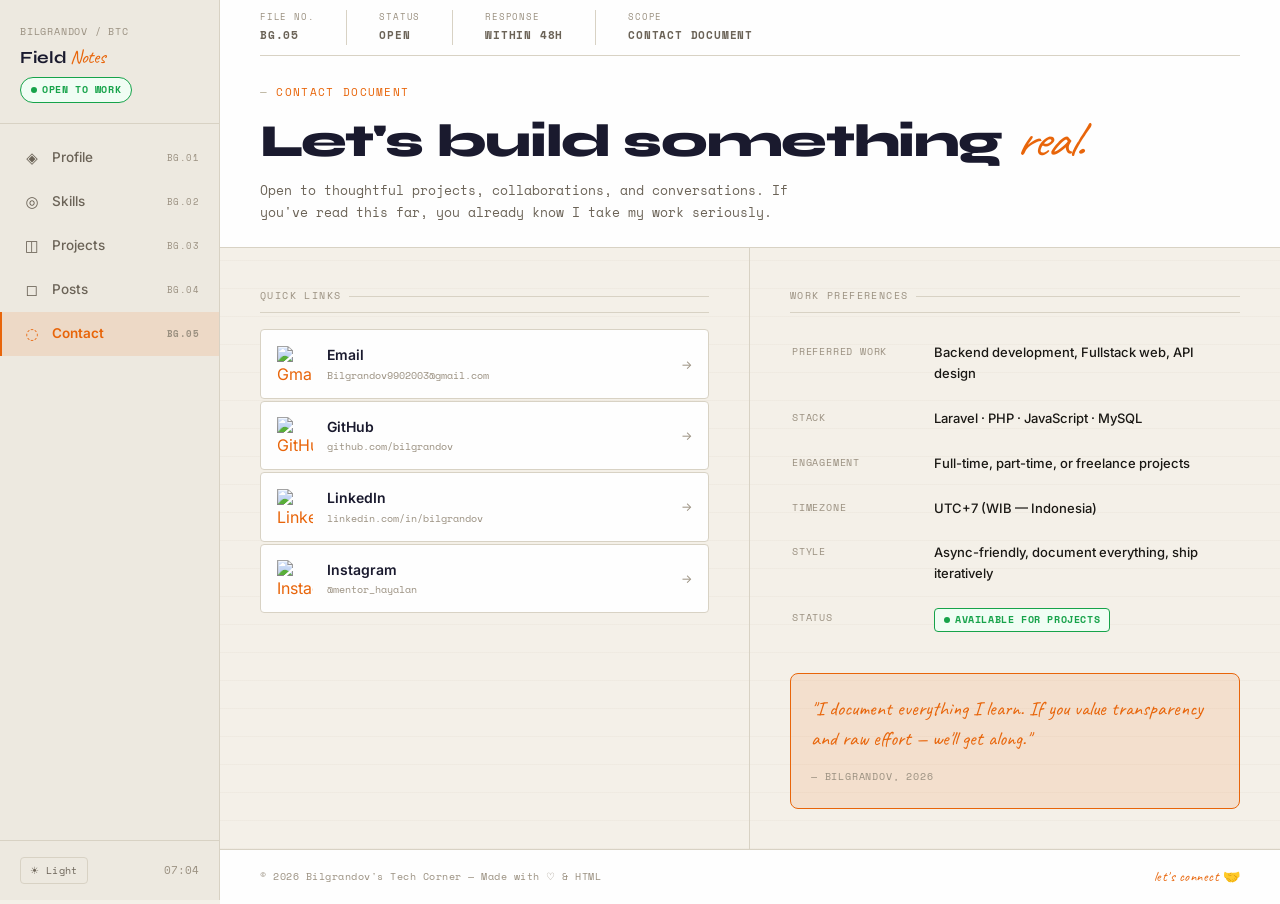
==== contact.html @ e1f29dbd "feat: Field Notes redesign — full portfolio overhaul - New 'Engineer Field Notes' design system (cre" ====
<!DOCTYPE html>
<!--
  ~ contact.html
  ~ Contact document — Engineer's Field Notes
  -->
<html lang="en" data-theme="default">

<head>
  <meta charset="UTF-8">
  <meta name="viewport" content="width=device-width, initial-scale=1.0">
  <meta name="description" content="Get in touch with Bilgrandov — Software Engineer open to work. Find links to GitHub, LinkedIn, Instagram, and email contact.">
  <meta property="og:title" content="Bilgrandov — Contact">
  <meta property="og:description" content="Open to thoughtful projects. Backend, Fullstack, and everything in between.">
  <meta property="og:image" content="https://bilgrandov.github.io/myPortfolio/assets/profile.jpg">
  <meta property="og:url" content="https://bilgrandov.github.io/myPortfolio/contact.html">
  <meta property="og:type" content="website">
  <meta name="theme-color" content="#e8650a">
  <title>Bilgrandov — Contact</title>
  <link rel="icon" href="assets/icon.webp" type="image/webp">
  <link rel="preconnect" href="https://fonts.googleapis.com">
  <link rel="preconnect" href="https://fonts.gstatic.com" crossorigin>
  <link rel="stylesheet" href="https://fonts.googleapis.com/css2?family=Syne:wght@400;600;700;800&family=Inter:wght@400;500;600&family=Caveat:wght@400;700&family=Space+Mono:wght@400;700&display=swap">
  <link rel="stylesheet" href="style.css">
</head>

<body>
  <div class="nav-overlay" id="nav-overlay"></div>
  <button class="nav-hamburger" id="nav-hamburger" aria-label="Open navigation">☰</button>

  <nav class="side-nav" id="side-nav" aria-label="Main navigation">
    <div class="nav-brand">
      <div class="nav-brand-id">BILGRANDOV / BTC</div>
      <div class="nav-brand-name">Field <span>Notes</span></div>
      <div class="nav-open-badge">Open to Work</div>
    </div>
    <div class="nav-links">
      <a href="index.html" class="nav-link">
        <span class="nav-link-icon">◈</span>
        <span class="nav-link-label">Profile</span>
        <span class="nav-link-no">BG.01</span>
      </a>
      <a href="skills.html" class="nav-link">
        <span class="nav-link-icon">◎</span>
        <span class="nav-link-label">Skills</span>
        <span class="nav-link-no">BG.02</span>
      </a>
      <a href="projects.html" class="nav-link">
        <span class="nav-link-icon">◫</span>
        <span class="nav-link-label">Projects</span>
        <span class="nav-link-no">BG.03</span>
      </a>
      <a href="posts.html" class="nav-link">
        <span class="nav-link-icon">◻</span>
        <span class="nav-link-label">Posts</span>
        <span class="nav-link-no">BG.04</span>
      </a>
      <a href="contact.html" class="nav-link active">
        <span class="nav-link-icon">◌</span>
        <span class="nav-link-label">Contact</span>
        <span class="nav-link-no">BG.05</span>
      </a>
    </div>
    <div class="nav-footer">
      <button class="theme-toggle" id="theme-switcher" title="Toggle dark mode">☀ Light</button>
      <div class="nav-clock" id="taskbar-clock">--:--</div>
    </div>
  </nav>

  <div class="main-content">
    <div class="page-scroll">

      <header class="doc-header">
        <div class="doc-header-meta">
          <div class="doc-meta-item">
            <span class="doc-meta-label">File No.</span>
            <span class="doc-meta-value">BG.05</span>
          </div>
          <div class="doc-meta-item">
            <span class="doc-meta-label">Status</span>
            <span class="doc-meta-value">Open</span>
          </div>
          <div class="doc-meta-item">
            <span class="doc-meta-label">Response</span>
            <span class="doc-meta-value">Within 48h</span>
          </div>
          <div class="doc-meta-item">
            <span class="doc-meta-label">Scope</span>
            <span class="doc-meta-value">Contact Document</span>
          </div>
        </div>
        <div class="doc-header-title">
          <div class="doc-eyebrow">Contact Document</div>
          <h1 class="doc-heading">Let's build something <em>real.</em></h1>
          <p class="doc-desc">Open to thoughtful projects, collaborations, and conversations.
            If you've read this far, you already know I take my work seriously.</p>
        </div>
      </header>

      <main>
        <div class="contact-layout">

          <!-- Left: Quick Links -->
          <div class="contact-col">
            <div class="section-label">Quick Links</div>
            <div class="contact-links">

              <a href="mailto:Bilgrandov9902003@gmail.com"
                 target="_blank"
                 class="contact-link-item"
                 id="contact-gmail">
                <img src="assets/icons/gmail.svg" alt="Gmail" class="contact-link-icon" width="36" height="36">
                <div>
                  <div class="contact-link-label">Email</div>
                  <div class="contact-link-sub">Bilgrandov9902003@gmail.com</div>
                </div>
                <span class="contact-arrow">→</span>
              </a>

              <a href="https://github.com/bilgrandov"
                 target="_blank" rel="noopener"
                 class="contact-link-item"
                 id="contact-github">
                <img src="assets/icons/github.svg" alt="GitHub" class="contact-link-icon" width="36" height="36">
                <div>
                  <div class="contact-link-label">GitHub</div>
                  <div class="contact-link-sub">github.com/bilgrandov</div>
                </div>
                <span class="contact-arrow">→</span>
              </a>

              <a href="https://www.linkedin.com/in/bilgrandov/"
                 target="_blank" rel="noopener"
                 class="contact-link-item"
                 id="contact-linkedin">
                <img src="assets/icons/linkedin.svg" alt="LinkedIn" class="contact-link-icon" width="36" height="36">
                <div>
                  <div class="contact-link-label">LinkedIn</div>
                  <div class="contact-link-sub">linkedin.com/in/bilgrandov</div>
                </div>
                <span class="contact-arrow">→</span>
              </a>

              <a href="https://www.instagram.com/mentor_hayalan/"
                 target="_blank" rel="noopener"
                 class="contact-link-item"
                 id="contact-instagram">
                <img src="assets/icons/instagram.svg" alt="Instagram" class="contact-link-icon" width="36" height="36">
                <div>
                  <div class="contact-link-label">Instagram</div>
                  <div class="contact-link-sub">@mentor_hayalan</div>
                </div>
                <span class="contact-arrow">→</span>
              </a>

            </div>
          </div>

          <!-- Right: Preferences -->
          <div class="contact-col">
            <div class="section-label">Work Preferences</div>
            <table class="contact-pref-table">
              <tbody>
                <tr>
                  <td>Preferred Work</td>
                  <td>Backend development, Fullstack web, API design</td>
                </tr>
                <tr>
                  <td>Stack</td>
                  <td>Laravel · PHP · JavaScript · MySQL</td>
                </tr>
                <tr>
                  <td>Engagement</td>
                  <td>Full-time, part-time, or freelance projects</td>
                </tr>
                <tr>
                  <td>Timezone</td>
                  <td>UTC+7 (WIB — Indonesia)</td>
                </tr>
                <tr>
                  <td>Style</td>
                  <td>Async-friendly, document everything, ship iteratively</td>
                </tr>
                <tr>
                  <td>Status</td>
                  <td>
                    <span class="badge badge-active">Available for projects</span>
                  </td>
                </tr>
              </tbody>
            </table>

            <div style="margin-top: 28px; padding: 20px; background: var(--orange-dim); border: 1px solid var(--orange); border-radius: var(--radius-md);">
              <p style="font-family: var(--font-hand); font-size: 20px; color: var(--orange); line-height: 1.5; margin-bottom: 8px;">
                "I document everything I learn. If you value transparency and raw effort — we'll get along."
              </p>
              <span style="font-family: var(--font-mono); font-size: 10px; color: var(--text-subtle); letter-spacing: 0.08em;">— BILGRANDOV, 2026</span>
            </div>
          </div>

        </div>
      </main>

      <footer class="page-footer">
        <span>© 2026 Bilgrandov's Tech Corner — Made with ♡ &amp; HTML</span>
        <span style="font-family: var(--font-hand); font-size: 14px; color: var(--orange);">let's connect 🤝</span>
      </footer>
    </div>
  </div>


  <script src="supabase.config.js"></script>
  <script src="script.js" defer></script>
</body>

</html>
---- style.css ----
/**
 * style.css
 * "Engineer's Field Notes" — Bilgrandov's Portfolio Design System
 *
 * Concept: A backend engineer's working notebook. Cream paper, ink accents,
 * monospace metadata, handwritten highlights. Professional meets personal.
 *
 * Fonts:
 *   Syne        — display, bold headings
 *   Inter       — body text, UI
 *   Caveat      — handwritten annotations / accents
 *   Space Mono  — metadata, labels, code
 */

/* =============================================
   DESIGN TOKENS
   ============================================= */
:root {
  /* Palette — Light (default) */
  --bg:            #f4f0e8;   /* notebook cream */
  --bg-alt:        #ede9e0;   /* slightly darker cream for sidebar */
  --surface:       #fefefe;
  --surface-hover: #f9f6f0;
  --border:        #d8d2c4;
  --border-strong: #b8b09a;

  /* Text */
  --text:          #1a1814;
  --text-muted:    #6b6357;
  --text-subtle:   #9a9080;

  /* Brand / Accent */
  --ink:           #1a1a2e;   /* dark navy — primary ink */
  --orange:        #e8650a;   /* engineer pen red-orange */
  --orange-light:  #fdf0e8;
  --orange-dim:    rgba(232, 101, 10, 0.12);

  /* Status colors */
  --status-active:     #16a34a;
  --status-active-bg:  #f0fdf4;
  --status-wip:        #d97706;
  --status-wip-bg:     #fffbeb;
  --status-done:       #6366f1;
  --status-done-bg:    #f5f3ff;

  /* Typography */
  --font-display: 'Syne', 'Inter', sans-serif;
  --font-body:    'Inter', system-ui, sans-serif;
  --font-hand:    'Caveat', cursive;
  --font-mono:    'Space Mono', 'Courier New', monospace;

  /* Sizing */
  --nav-width:    220px;
  --content-max:  860px;
  --radius-sm:    4px;
  --radius-md:    8px;
  --radius-lg:    12px;

  /* Shadow */
  --shadow-sm:    0 1px 3px rgba(26,24,20,0.08);
  --shadow-md:    0 4px 16px rgba(26,24,20,0.10);
  --shadow-card:  0 2px 8px rgba(26,24,20,0.07), 0 0 0 1px var(--border);
}

[data-theme="dark"] {
  --bg:            #141210;
  --bg-alt:        #1c1a17;
  --surface:       #1e1c18;
  --surface-hover: #252219;
  --border:        #333028;
  --border-strong: #4a4538;

  --text:          #f0ece3;
  --text-muted:    #9a9080;
  --text-subtle:   #6b6357;

  --ink:           #e0d8c8;
  --orange:        #f0820f;
  --orange-light:  #1e1208;
  --orange-dim:    rgba(240, 130, 15, 0.15);

  --status-active-bg:  #052e16;
  --status-wip-bg:     #1c1108;
  --status-done-bg:    #1e1b4b;

  --shadow-sm:    0 1px 3px rgba(0,0,0,0.3);
  --shadow-md:    0 4px 16px rgba(0,0,0,0.4);
  --shadow-card:  0 2px 8px rgba(0,0,0,0.3), 0 0 0 1px var(--border);
}

/* =============================================
   RESET & BASE
   ============================================= */
*, *::before, *::after {
  margin: 0;
  padding: 0;
  box-sizing: border-box;
}

html {
  scroll-behavior: smooth;
  font-size: 16px;
}

body {
  font-family: var(--font-body);
  background-color: var(--bg);
  color: var(--text);
  min-height: 100vh;
  line-height: 1.6;
  -webkit-font-smoothing: antialiased;
  /* Subtle notebook texture via CSS */
  background-image:
    repeating-linear-gradient(
      0deg,
      transparent,
      transparent 27px,
      rgba(180, 165, 140, 0.07) 27px,
      rgba(180, 165, 140, 0.07) 28px
    );
}

img { max-width: 100%; height: auto; display: block; }
a { color: var(--orange); text-decoration: none; }
a:hover { text-decoration: underline; }

/* =============================================
   LAYOUT — SIDE NAV + CONTENT
   ============================================= */
.site-wrapper {
  display: flex;
  min-height: 100vh;
}

/* =============================================
   SIDE NAVIGATION — Folder Tabs
   ============================================= */
.side-nav {
  width: var(--nav-width);
  flex-shrink: 0;
  background-color: var(--bg-alt);
  border-right: 1px solid var(--border);
  display: flex;
  flex-direction: column;
  position: fixed;
  top: 0;
  left: 0;
  height: 100vh;
  z-index: 200;
  overflow: hidden;
  transition: transform 0.3s cubic-bezier(0.4, 0, 0.2, 1);
}

.nav-brand {
  padding: 24px 20px 20px;
  border-bottom: 1px solid var(--border);
}

.nav-brand-id {
  font-family: var(--font-mono);
  font-size: 10px;
  letter-spacing: 0.08em;
  color: var(--text-subtle);
  text-transform: uppercase;
  margin-bottom: 6px;
}

.nav-brand-name {
  font-family: var(--font-display);
  font-size: 17px;
  font-weight: 700;
  color: var(--ink);
  line-height: 1.2;
  letter-spacing: -0.02em;
}

.nav-brand-name span {
  font-family: var(--font-hand);
  font-size: 19px;
  color: var(--orange);
  font-weight: 400;
}

.nav-status {
  display: none; /* replaced by .nav-open-badge */
}

.nav-status-dot {
  display: none;
}

@keyframes pulse-dot {
  0%, 100% { opacity: 1; }
  50% { opacity: 0.4; }
}

.nav-links {
  flex: 1;
  padding: 12px 0;
  overflow-y: auto;
}

.nav-link {
  display: flex;
  align-items: center;
  gap: 10px;
  padding: 10px 20px;
  font-family: var(--font-body);
  font-size: 13.5px;
  font-weight: 500;
  color: var(--text-muted);
  text-decoration: none;
  border-left: 2px solid transparent;
  transition: all 0.15s ease;
  position: relative;
}

.nav-link:hover {
  color: var(--text);
  background: var(--surface-hover);
  text-decoration: none;
  border-left-color: var(--border-strong);
}

.nav-link.active {
  color: var(--orange);
  background: var(--orange-dim);
  border-left-color: var(--orange);
  font-weight: 600;
}

.nav-link-icon {
  font-size: 15px;
  width: 20px;
  text-align: center;
  flex-shrink: 0;
}

.nav-link-label {
  flex: 1;
}

.nav-link-no {
  font-family: var(--font-mono);
  font-size: 9px;
  color: var(--text-subtle);
  letter-spacing: 0.05em;
}

.nav-footer {
  padding: 16px 20px;
  border-top: 1px solid var(--border);
  display: flex;
  align-items: center;
  justify-content: space-between;
}

.theme-toggle {
  background: none;
  border: 1px solid var(--border);
  border-radius: var(--radius-sm);
  padding: 5px 9px;
  cursor: pointer;
  font-size: 14px;
  color: var(--text-muted);
  transition: all 0.15s;
  display: flex;
  align-items: center;
  gap: 5px;
  font-family: var(--font-mono);
  font-size: 10px;
  letter-spacing: 0.04em;
}

.theme-toggle:hover {
  border-color: var(--border-strong);
  color: var(--text);
  background: var(--surface-hover);
}

.nav-clock {
  font-family: var(--font-mono);
  font-size: 11px;
  color: var(--text-subtle);
}

/* Hamburger (mobile) */
.nav-hamburger {
  display: none;
  position: fixed;
  top: 16px;
  left: 16px;
  z-index: 300;
  background: var(--surface);
  border: 1px solid var(--border);
  border-radius: var(--radius-sm);
  padding: 8px 10px;
  cursor: pointer;
  font-size: 18px;
  box-shadow: var(--shadow-sm);
  color: var(--text);
  transition: background 0.15s;
}

.nav-hamburger:hover {
  background: var(--surface-hover);
}

.nav-overlay {
  display: none;
  position: fixed;
  inset: 0;
  background: rgba(0,0,0,0.4);
  z-index: 190;
  backdrop-filter: blur(2px);
}

/* =============================================
   MAIN CONTENT AREA
   ============================================= */
.main-content {
  margin-left: var(--nav-width);
  flex: 1;
  min-height: 100vh;
  display: flex;
  flex-direction: column;
}

.page-scroll {
  flex: 1;
  padding: 0;
}

/* =============================================
   PAGE HEADER (doc-style metadata row)
   ============================================= */
.doc-header {
  background: var(--surface);
  border-bottom: 1px solid var(--border);
  padding: 0 40px;
}

.doc-header-meta {
  display: flex;
  align-items: center;
  gap: 0;
  font-family: var(--font-mono);
  font-size: 10px;
  color: var(--text-subtle);
  text-transform: uppercase;
  letter-spacing: 0.08em;
  border-bottom: 1px solid var(--border);
  padding: 10px 0;
  overflow-x: auto;
  white-space: nowrap;
}

.doc-meta-item {
  display: flex;
  flex-direction: column;
  gap: 3px;
  padding-right: 32px;
  margin-right: 32px;
  border-right: 1px solid var(--border);
  flex-shrink: 0;
}

.doc-meta-item:last-child {
  border-right: none;
}

.doc-meta-label {
  font-size: 9px;
  color: var(--text-subtle);
}

.doc-meta-value {
  font-size: 11px;
  color: var(--text-muted);
  font-weight: 700;
}

.doc-header-title {
  padding: 28px 0 24px;
}

.doc-eyebrow {
  font-family: var(--font-mono);
  font-size: 11px;
  letter-spacing: 0.12em;
  color: var(--orange);
  text-transform: uppercase;
  margin-bottom: 10px;
  display: flex;
  align-items: center;
  gap: 8px;
}

.doc-eyebrow::before {
  content: '—';
  color: var(--border-strong);
}

.doc-heading {
  font-family: var(--font-display);
  font-size: clamp(28px, 4vw, 46px);
  font-weight: 800;
  color: var(--ink);
  line-height: 1.1;
  letter-spacing: -0.03em;
}

.doc-heading em {
  font-style: italic;
  color: var(--orange);
  font-family: var(--font-hand);
  font-weight: 400;
  font-size: 1.1em;
}

.doc-desc {
  font-family: var(--font-mono);
  font-size: 13px;
  color: var(--text-muted);
  line-height: 1.7;
  margin-top: 12px;
  max-width: 580px;
}

/* =============================================
   PAGE BODY
   ============================================= */
.page-body {
  padding: 40px;
  max-width: var(--content-max);
}

/* =============================================
   SECTION LABEL
   ============================================= */
.section-label {
  font-family: var(--font-mono);
  font-size: 10px;
  letter-spacing: 0.14em;
  text-transform: uppercase;
  color: var(--text-subtle);
  margin-bottom: 16px;
  padding-bottom: 8px;
  border-bottom: 1px solid var(--border);
  display: flex;
  align-items: center;
  gap: 8px;
}

.section-label::after {
  content: '';
  flex: 1;
  height: 1px;
  background: var(--border);
}

/* =============================================
   CARDS
   ============================================= */
.card {
  background: var(--surface);
  border: 1px solid var(--border);
  border-radius: var(--radius-md);
  padding: 20px;
  transition: box-shadow 0.2s ease, border-color 0.2s ease;
}

.card:hover {
  box-shadow: var(--shadow-md);
  border-color: var(--border-strong);
}

.card-label {
  font-family: var(--font-mono);
  font-size: 9px;
  letter-spacing: 0.1em;
  color: var(--text-subtle);
  text-transform: uppercase;
  margin-bottom: 8px;
}

.card-title {
  font-family: var(--font-display);
  font-size: 18px;
  font-weight: 700;
  color: var(--ink);
  letter-spacing: -0.02em;
  margin-bottom: 8px;
}

.card-desc {
  font-size: 13px;
  color: var(--text-muted);
  line-height: 1.6;
}

/* =============================================
   STATUS BADGES
   ============================================= */
.badge {
  display: inline-flex;
  align-items: center;
  gap: 5px;
  padding: 3px 9px;
  border-radius: var(--radius-sm);
  font-family: var(--font-mono);
  font-size: 10px;
  font-weight: 700;
  letter-spacing: 0.06em;
  text-transform: uppercase;
}

.badge::before {
  content: '';
  width: 6px;
  height: 6px;
  border-radius: 50%;
  flex-shrink: 0;
}

.badge-active {
  color: var(--status-active);
  background: var(--status-active-bg);
  border: 1px solid var(--status-active);
}

.badge-active::before { background: var(--status-active); }

.badge-wip {
  color: var(--status-wip);
  background: var(--status-wip-bg);
  border: 1px solid var(--status-wip);
}

.badge-wip::before { background: var(--status-wip); }

.badge-done {
  color: var(--status-done);
  background: var(--status-done-bg);
  border: 1px solid var(--status-done);
}

.badge-done::before { background: var(--status-done); }

/* =============================================
   TAGS / CHIPS
   ============================================= */
.tag {
  display: inline-flex;
  align-items: center;
  padding: 2px 8px;
  border: 1px solid var(--border);
  border-radius: var(--radius-sm);
  font-family: var(--font-mono);
  font-size: 10px;
  color: var(--text-muted);
  background: var(--bg-alt);
  letter-spacing: 0.04em;
}

.tags-row {
  display: flex;
  flex-wrap: wrap;
  gap: 6px;
  margin-top: 10px;
}

/* =============================================
   BUTTONS
   ============================================= */
.btn {
  display: inline-flex;
  align-items: center;
  gap: 7px;
  padding: 9px 18px;
  border-radius: var(--radius-sm);
  font-family: var(--font-body);
  font-size: 13px;
  font-weight: 600;
  cursor: pointer;
  transition: all 0.15s ease;
  text-decoration: none;
  border: 1px solid transparent;
  letter-spacing: 0.01em;
}

.btn-primary {
  background: var(--ink);
  color: #fff;
  border-color: var(--ink);
}

.btn-primary:hover {
  background: var(--orange);
  border-color: var(--orange);
  color: #fff;
  text-decoration: none;
}

.btn-outline {
  background: transparent;
  color: var(--ink);
  border-color: var(--border-strong);
}

.btn-outline:hover {
  border-color: var(--ink);
  background: var(--surface-hover);
  text-decoration: none;
}

.btn-sm {
  padding: 5px 12px;
  font-size: 12px;
}

/* =============================================
   ANNOTATION — handwritten accent
   ============================================= */
.annotation {
  font-family: var(--font-hand);
  font-size: 18px;
  color: var(--orange);
  font-weight: 700;
  position: relative;
  display: inline-block;
}

/* =============================================
   HOME PAGE
   ============================================= */
.home-hero {
  display: grid;
  grid-template-columns: 1fr 1fr;
  gap: 0;
  padding: 0;
}

.home-intro {
  padding: 40px 40px 40px 40px;
  border-right: 1px solid var(--border);
}

.home-profile-img {
  width: 110px;
  height: 110px;
  border-radius: var(--radius-md);
  object-fit: cover;
  object-position: top center;
  border: 2px solid var(--border);
  margin-bottom: 24px;
  box-shadow: 4px 4px 0 var(--border-strong), 0 8px 24px rgba(26,24,20,0.1);
  transition: transform 0.2s ease, box-shadow 0.2s ease;
}

.home-profile-img:hover {
  transform: translateY(-2px);
  box-shadow: 6px 6px 0 var(--orange), 0 12px 32px rgba(232,101,10,0.15);
}

.home-name {
  font-family: var(--font-display);
  font-size: clamp(32px, 4.5vw, 52px);
  font-weight: 800;
  color: var(--ink);
  line-height: 1.05;
  letter-spacing: -0.04em;
  margin-bottom: 16px;
}

.home-name em {
  font-style: italic;
  color: var(--orange);
  font-family: var(--font-hand);
  font-weight: 400;
  font-size: 1.05em;
}

.home-bio {
  font-size: 14px;
  color: var(--text-muted);
  line-height: 1.7;
  margin-bottom: 28px;
  max-width: 420px;
  font-family: var(--font-mono);
}

.home-cta {
  display: flex;
  gap: 10px;
  flex-wrap: wrap;
}

.home-details {
  padding: 40px;
}

.details-table {
  width: 100%;
  border-collapse: collapse;
}

.details-table tr {
  border-bottom: 1px solid var(--border);
}

.details-table tr:last-child {
  border-bottom: none;
}

.details-table td {
  padding: 10px 0;
  font-size: 13px;
  vertical-align: top;
}

.details-table td:first-child {
  font-family: var(--font-mono);
  font-size: 10px;
  color: var(--text-subtle);
  letter-spacing: 0.08em;
  text-transform: uppercase;
  width: 110px;
  padding-top: 12px;
}

.details-table td:last-child {
  color: var(--text);
  font-weight: 500;
  font-size: 13.5px;
}

/* Home stats row */
.home-stats-row {
  display: flex;
  gap: 0;
  border-top: 1px solid var(--border);
  border-bottom: 1px solid var(--border);
  margin-bottom: 0;
}

.stat-item {
  flex: 1;
  padding: 20px 28px;
  border-right: 1px solid var(--border);
  text-align: center;
}

.stat-item:last-child {
  border-right: none;
}

.stat-num {
  font-family: var(--font-display);
  font-size: 36px;
  font-weight: 800;
  color: var(--ink);
  letter-spacing: -0.03em;
  display: block;
  line-height: 1;
  margin-bottom: 4px;
}

.stat-label {
  font-family: var(--font-mono);
  font-size: 10px;
  color: var(--text-subtle);
  text-transform: uppercase;
  letter-spacing: 0.1em;
}

/* Latest posts home widget */
.home-latest {
  padding: 32px 40px;
  border-top: 1px solid var(--border);
}

.latest-post-item {
  display: flex;
  justify-content: space-between;
  align-items: baseline;
  padding: 12px 0;
  border-bottom: 1px solid var(--border);
  gap: 16px;
}

.latest-post-item:last-child { border-bottom: none; }

.latest-post-title {
  font-size: 13.5px;
  font-weight: 600;
  color: var(--ink);
}

.latest-post-meta {
  font-family: var(--font-mono);
  font-size: 10px;
  color: var(--text-subtle);
  white-space: nowrap;
  flex-shrink: 0;
}

.loading-text {
  font-family: var(--font-mono);
  font-size: 12px;
  color: var(--text-subtle);
  font-style: italic;
}

/* Work Badge — removed floating spinner, now shown in nav sidebar */
.nav-open-badge {
  display: inline-flex;
  align-items: center;
  gap: 5px;
  margin-top: 8px;
  padding: 4px 10px;
  background: var(--status-active-bg);
  border: 1px solid var(--status-active);
  border-radius: 20px;
  font-family: var(--font-mono);
  font-size: 10px;
  font-weight: 700;
  color: var(--status-active);
  letter-spacing: 0.06em;
  text-transform: uppercase;
}

.nav-open-badge::before {
  content: '';
  width: 6px;
  height: 6px;
  border-radius: 50%;
  background: var(--status-active);
  flex-shrink: 0;
  animation: pulse-dot 2.5s ease-in-out infinite;
}

/* =============================================
   SKILLS PAGE
   ============================================= */
.skills-tabs {
  display: flex;
  gap: 4px;
  margin-bottom: 24px;
  border-bottom: 1px solid var(--border);
  padding-bottom: 0;
}

.skill-tab-btn {
  background: none;
  border: none;
  border-bottom: 2px solid transparent;
  padding: 8px 16px;
  font-family: var(--font-body);
  font-size: 13px;
  font-weight: 500;
  color: var(--text-muted);
  cursor: pointer;
  transition: all 0.15s;
  margin-bottom: -1px;
  letter-spacing: 0.01em;
}

.skill-tab-btn:hover {
  color: var(--text);
}

.skill-tab-btn[aria-selected="true"] {
  color: var(--orange);
  border-bottom-color: var(--orange);
  font-weight: 600;
}

.skills-grid {
  display: grid;
  grid-template-columns: repeat(auto-fill, minmax(130px, 1fr));
  gap: 2px;
  margin-bottom: 24px;
}

.skill-card {
  display: flex;
  flex-direction: column;
  align-items: center;
  gap: 8px;
  padding: 16px 12px;
  background: var(--surface);
  border: 1px solid var(--border);
  border-radius: var(--radius-sm);
  cursor: pointer;
  text-align: center;
  transition: all 0.15s;
}

.skill-card:hover {
  border-color: var(--border-strong);
  background: var(--surface-hover);
}

.skill-card.selected {
  border-color: var(--orange);
  background: var(--orange-dim);
}

.skill-card-icon {
  width: 40px;
  height: 40px;
  display: flex;
  align-items: center;
  justify-content: center;
  font-size: 28px;
}

.skill-card-name {
  font-size: 11px;
  font-weight: 600;
  color: var(--text-muted);
  line-height: 1.3;
}

.skill-detail-panel {
  background: var(--surface);
  border: 1px solid var(--border);
  border-radius: var(--radius-md);
  padding: 20px;
  min-height: 120px;
  transition: all 0.2s ease;
}

.skill-detail-header {
  display: flex;
  align-items: center;
  gap: 14px;
  margin-bottom: 12px;
}

.skill-detail-icon {
  width: 48px;
  height: 48px;
  display: flex;
  align-items: center;
  justify-content: center;
  background: var(--bg-alt);
  border: 1px solid var(--border);
  border-radius: var(--radius-sm);
  font-size: 28px;
  flex-shrink: 0;
}

.skill-detail-name {
  font-family: var(--font-display);
  font-size: 18px;
  font-weight: 700;
  color: var(--ink);
}

.skill-detail-desc {
  font-size: 13px;
  color: var(--text-muted);
  line-height: 1.7;
}

.skill-level-bar {
  height: 4px;
  background: var(--border);
  border-radius: 2px;
  margin-top: 10px;
  overflow: hidden;
}

.skill-level-fill {
  height: 100%;
  background: var(--orange);
  border-radius: 2px;
  transition: width 0.6s cubic-bezier(0.4, 0, 0.2, 1);
}

/* =============================================
   PROJECTS PAGE
   ============================================= */
.projects-layout {
  display: grid;
  grid-template-columns: 240px 1fr;
  gap: 0;
  height: calc(100vh - 200px);
  min-height: 520px;
}

.projects-sidebar {
  border-right: 1px solid var(--border);
  background: var(--bg-alt);
  display: flex;
  flex-direction: column;
  overflow: hidden;
}

.proj-sidebar-top {
  padding: 14px 16px;
  border-bottom: 1px solid var(--border);
}

.proj-tree {
  flex: 1;
  overflow-y: auto;
  padding: 8px 0;
}

.proj-tree-folder {
  font-family: var(--font-mono);
  font-size: 10px;
  color: var(--text-subtle);
  text-transform: uppercase;
  letter-spacing: 0.1em;
  padding: 10px 16px 4px;
}

.proj-tree-item {
  display: block;
  width: 100%;
  text-align: left;
  background: none;
  border: none;
  padding: 7px 16px 7px 28px;
  font-size: 12.5px;
  color: var(--text-muted);
  cursor: pointer;
  transition: all 0.12s;
  white-space: normal;         /* allow wrapping */
  word-break: break-word;
  line-height: 1.4;
  font-family: var(--font-body);
}

.proj-tree-item:hover {
  color: var(--text);
  background: var(--surface-hover);
}

.proj-tree-item.active {
  color: var(--orange);
  background: var(--orange-dim);
  font-weight: 600;
}

.projects-viewer {
  overflow-y: auto;
  background: var(--surface);
}

.proj-default {
  padding: 40px;
  display: grid;
  grid-template-columns: 1fr 1fr;
  gap: 12px;
  align-content: start;
}

.proj-default-heading {
  grid-column: 1 / -1;
  margin-bottom: 8px;
}

.proj-card {
  background: var(--bg);
  border: 1px solid var(--border);
  border-radius: var(--radius-md);
  padding: 18px;
  cursor: pointer;
  transition: all 0.18s;
}

.proj-card:hover {
  border-color: var(--border-strong);
  box-shadow: var(--shadow-md);
  transform: translateY(-1px);
}

.proj-detail {
  padding: 0;
  display: none;
}

.proj-detail.visible {
  display: block;
}

.proj-detail-nav {
  padding: 10px 20px;
  border-bottom: 1px solid var(--border);
  background: var(--bg-alt);
  display: flex;
  align-items: center;
  gap: 10px;
}

.proj-detail-body {
  padding: 32px;
}

.proj-icon-box {
  width: 64px;
  height: 64px;
  display: flex;
  align-items: center;
  justify-content: center;
  background: var(--bg-alt);
  border: 1px solid var(--border);
  border-radius: var(--radius-md);
  font-size: 36px;
  margin-bottom: 16px;
  box-shadow: 2px 2px 0 var(--border);
}

.proj-meta-row {
  display: flex;
  gap: 24px;
  margin-bottom: 16px;
  flex-wrap: wrap;
}

.proj-meta-item {
  display: flex;
  flex-direction: column;
  gap: 2px;
}

.proj-meta-key {
  font-family: var(--font-mono);
  font-size: 9px;
  letter-spacing: 0.1em;
  color: var(--text-subtle);
  text-transform: uppercase;
}

.proj-meta-val {
  font-size: 13px;
  font-weight: 600;
  color: var(--text);
}

.proj-image-wrap {
  border: 1px solid var(--border);
  border-radius: var(--radius-sm);
  overflow: hidden;
  margin-bottom: 16px;
  background: var(--bg-alt);
  /* Fixed height container — handles both landscape and portrait */
  height: 260px;
  display: flex;
  align-items: center;
  justify-content: center;
}

.proj-image-wrap img {
  /* object-fit: contain shows full image regardless of orientation */
  width: 100%;
  height: 100%;
  object-fit: contain;
  object-position: center;
  display: block;
}

.proj-status-note {
  background: var(--status-wip-bg);
  border: 1px solid var(--status-wip);
  border-radius: var(--radius-sm);
  padding: 10px 14px;
  font-size: 12.5px;
  color: var(--status-wip);
  margin-bottom: 12px;
}

/* =============================================
   POSTS PAGE
   ============================================= */
.posts-layout {
  display: grid;
  grid-template-columns: 240px 1fr;
  gap: 0;
  height: calc(100vh - 200px);
  min-height: 520px;
}

.posts-sidebar {
  border-right: 1px solid var(--border);
  background: var(--bg-alt);
  display: flex;
  flex-direction: column;
  overflow: hidden;
}

.posts-search {
  padding: 12px;
  border-bottom: 1px solid var(--border);
}

.posts-search input {
  width: 100%;
  padding: 7px 10px;
  background: var(--surface);
  border: 1px solid var(--border);
  border-radius: var(--radius-sm);
  font-family: var(--font-body);
  font-size: 12px;
  color: var(--text);
  outline: none;
  transition: border-color 0.15s;
}

.posts-search input:focus {
  border-color: var(--orange);
}

.posts-search input::placeholder {
  color: var(--text-subtle);
}

.posts-tree {
  flex: 1;
  overflow-y: auto;
  padding: 8px 0;
}

.posts-tree-cat {
  font-family: var(--font-mono);
  font-size: 9px;
  color: var(--text-subtle);
  letter-spacing: 0.12em;
  text-transform: uppercase;
  padding: 10px 14px 4px;
}

.posts-tree-item {
  display: block;
  width: 100%;
  text-align: left;
  background: none;
  border: none;
  padding: 6px 14px 6px 24px;
  font-size: 12px;
  color: var(--text-muted);
  cursor: pointer;
  transition: all 0.12s;
  font-family: var(--font-body);
  white-space: normal;       /* allow wrapping */
  word-break: break-word;
  line-height: 1.4;
}

.posts-tree-item:hover {
  color: var(--text);
  background: var(--surface-hover);
}

.posts-tree-item.active {
  color: var(--orange);
  background: var(--orange-dim);
  font-weight: 600;
}

.posts-viewer {
  overflow-y: auto;
  background: var(--surface);
}

.posts-index {
  padding: 32px;
}

.posts-index-cat-header {
  font-family: var(--font-mono);
  font-size: 11px;
  font-weight: 700;
  letter-spacing: 0.08em;
  text-transform: uppercase;
  color: var(--text-subtle);
  padding: 20px 0 8px;
  margin-bottom: 4px;
}

.post-index-item {
  display: flex;
  justify-content: space-between;
  align-items: flex-start;
  gap: 16px;
  padding: 14px 0;
  border-bottom: 1px solid var(--border);
  cursor: pointer;
  transition: all 0.12s;
}

.post-index-item:hover .post-index-title {
  color: var(--orange);
}

.post-index-title {
  font-size: 13.5px;
  font-weight: 600;
  color: var(--ink);
  transition: color 0.12s;
}

/* Dark mode: post-index title inherits --ink which is light in dark */
[data-theme="dark"] .post-index-title {
  color: var(--ink);
}

[data-theme="dark"] .post-index-item {
  border-bottom-color: var(--border);
}

.post-index-meta {
  font-family: var(--font-mono);
  font-size: 10px;
  color: var(--text-subtle);
  white-space: nowrap;
  flex-shrink: 0;
  text-align: right;
}

.post-cat-badge {
  display: inline-block;
  padding: 1px 6px;
  border-radius: 2px;
  font-family: var(--font-mono);
  font-size: 9px;
  letter-spacing: 0.06em;
  text-transform: uppercase;
  font-weight: 700;
  margin-bottom: 3px;
}

.post-cat-JOURNAL { background: #fffbeb; color: #d97706; border: 1px solid #d97706; }
.post-cat-BLOG    { background: #f5f3ff; color: #6366f1; border: 1px solid #6366f1; }
.post-cat-CP      { background: #f0fdf4; color: #16a34a; border: 1px solid #16a34a; }

[data-theme="dark"] .post-cat-JOURNAL { background: #292005; }
[data-theme="dark"] .post-cat-BLOG    { background: #1a1638; }
[data-theme="dark"] .post-cat-CP      { background: #031a0f; }

.post-viewer-pane {
  padding: 0;
}

.post-viewer-nav {
  padding: 10px 24px;
  border-bottom: 1px solid var(--border);
  background: var(--bg-alt);
  display: flex;
  align-items: center;
  gap: 10px;
}

.post-viewer-header {
  padding: 28px 32px 20px;
  border-bottom: 1px solid var(--border);
}

.post-viewer-title {
  font-family: var(--font-display);
  font-size: 22px;
  font-weight: 700;
  color: var(--ink);
  letter-spacing: -0.02em;
  margin-bottom: 8px;
}

.post-viewer-meta {
  font-family: var(--font-mono);
  font-size: 11px;
  color: var(--text-subtle);
  display: flex;
  gap: 16px;
  align-items: center;
}

.post-viewer-body {
  padding: 28px 32px;
  font-size: 14px;
  line-height: 1.8;
  color: var(--text);
  max-width: 680px;
}

/* Markdown body styles */
.post-viewer-body h1,
.post-viewer-body h2,
.post-viewer-body h3 {
  font-family: var(--font-display);
  color: var(--ink);
  margin: 1.5em 0 0.5em;
  letter-spacing: -0.02em;
}

.post-viewer-body h1 { font-size: 22px; }
.post-viewer-body h2 { font-size: 18px; }
.post-viewer-body h3 { font-size: 15px; }

.post-viewer-body p { margin-bottom: 1em; }

.post-viewer-body code {
  font-family: var(--font-mono);
  font-size: 12px;
  background: var(--bg-alt);
  border: 1px solid var(--border);
  padding: 1px 5px;
  border-radius: 3px;
  color: var(--orange);
}

.post-viewer-body pre {
  background: var(--ink);
  color: #f0ece3;
  padding: 16px;
  border-radius: var(--radius-sm);
  overflow-x: auto;
  margin-bottom: 1em;
}

.post-viewer-body pre code {
  background: none;
  border: none;
  color: inherit;
  padding: 0;
}

.post-viewer-body blockquote {
  border-left: 3px solid var(--orange);
  padding: 4px 16px;
  margin: 1em 0;
  color: var(--text-muted);
  font-style: italic;
}

.post-viewer-body a {
  color: var(--orange);
  text-decoration: underline;
}

.post-viewer-body ul,
.post-viewer-body ol {
  padding-left: 1.5em;
  margin-bottom: 1em;
}

.post-viewer-body li { margin-bottom: 0.3em; }

.post-pagination {
  display: flex;
  gap: 8px;
  padding: 16px 32px;
  border-top: 1px solid var(--border);
}

/* Admin compose area */
.admin-compose {
  background: var(--surface);
  border: 1px solid var(--border);
  border-radius: var(--radius-md);
  margin: 0 40px 24px;
  overflow: hidden;
}

.admin-compose-header {
  padding: 12px 16px;
  background: var(--bg-alt);
  border-bottom: 1px solid var(--border);
  font-family: var(--font-mono);
  font-size: 11px;
  color: var(--text-muted);
  display: flex;
  align-items: center;
  gap: 8px;
}

.admin-compose-body {
  padding: 20px;
}

.form-group {
  margin-bottom: 14px;
}

.form-label {
  display: block;
  font-family: var(--font-mono);
  font-size: 10px;
  letter-spacing: 0.08em;
  text-transform: uppercase;
  color: var(--text-subtle);
  margin-bottom: 6px;
}

.form-input,
.form-textarea {
  width: 100%;
  padding: 8px 12px;
  background: var(--bg);
  border: 1px solid var(--border);
  border-radius: var(--radius-sm);
  font-family: var(--font-body);
  font-size: 13px;
  color: var(--text);
  outline: none;
  transition: border-color 0.15s;
}

.form-input:focus,
.form-textarea:focus {
  border-color: var(--orange);
}

.form-textarea {
  min-height: 120px;
  resize: vertical;
}

.form-actions {
  display: flex;
  gap: 8px;
  justify-content: flex-end;
}

/* =============================================
   CONTACT PAGE
   ============================================= */
.contact-layout {
  display: grid;
  grid-template-columns: 1fr 1fr;
  gap: 0;
  padding: 0;
}

.contact-col {
  padding: 40px;
}

.contact-col:first-child {
  border-right: 1px solid var(--border);
}

.contact-links {
  display: flex;
  flex-direction: column;
  gap: 2px;
  margin-top: 8px;
}

.contact-link-item {
  display: flex;
  align-items: center;
  gap: 14px;
  padding: 14px 16px;
  background: var(--surface);
  border: 1px solid var(--border);
  border-radius: var(--radius-sm);
  text-decoration: none;
  transition: all 0.15s;
}

.contact-link-item:hover {
  border-color: var(--border-strong);
  background: var(--surface-hover);
  text-decoration: none;
  transform: translateX(3px);
}

.contact-link-icon {
  width: 36px;
  height: 36px;
  object-fit: contain;
  flex-shrink: 0;
}

.contact-link-label {
  font-weight: 600;
  font-size: 14px;
  color: var(--ink);
}

.contact-link-sub {
  font-family: var(--font-mono);
  font-size: 10px;
  color: var(--text-subtle);
  margin-top: 1px;
}

.contact-arrow {
  margin-left: auto;
  color: var(--text-subtle);
  font-size: 12px;
  transition: transform 0.15s;
}

.contact-link-item:hover .contact-arrow {
  transform: translateX(3px);
  color: var(--orange);
}

.contact-pref-table {
  width: 100%;
  margin-top: 8px;
}

.contact-pref-table tr {
  border-bottom: 1px solid var(--border);
}

.contact-pref-table td {
  padding: 11px 0;
  font-size: 13px;
  vertical-align: top;
}

.contact-pref-table td:first-child {
  font-family: var(--font-mono);
  font-size: 10px;
  color: var(--text-subtle);
  text-transform: uppercase;
  letter-spacing: 0.08em;
  width: 140px;
  padding-top: 13px;
}

.contact-pref-table td:last-child {
  color: var(--text);
  font-weight: 500;
}

/* =============================================
   LOGIN MODAL
   ============================================= */
.login-overlay {
  position: fixed;
  inset: 0;
  background: rgba(0, 0, 0, 0.5);
  display: flex;
  align-items: center;
  justify-content: center;
  z-index: 9999;
  backdrop-filter: blur(4px);
}

.login-overlay.hidden {
  display: none;
}

.login-box {
  background: var(--surface);
  border: 1px solid var(--border);
  border-radius: var(--radius-md);
  padding: 28px;
  width: 320px;
  box-shadow: var(--shadow-md);
}

.login-title {
  font-family: var(--font-display);
  font-size: 17px;
  font-weight: 700;
  color: var(--ink);
  margin-bottom: 20px;
  display: flex;
  align-items: center;
  gap: 8px;
}

.login-error {
  color: #dc2626;
  font-family: var(--font-mono);
  font-size: 11px;
  margin-top: 8px;
}

.login-error.hidden { display: none; }

/* Error dialog */
.error-dialog-overlay {
  position: fixed;
  inset: 0;
  background: rgba(0,0,0,0.5);
  display: flex;
  align-items: center;
  justify-content: center;
  z-index: 9999;
  backdrop-filter: blur(4px);
}

.error-dialog {
  background: var(--surface);
  border: 1px solid var(--border);
  border-radius: var(--radius-md);
  padding: 28px;
  width: 380px;
  box-shadow: var(--shadow-md);
  display: flex;
  flex-direction: column;
  gap: 16px;
  align-items: center;
}

.error-dialog-icon {
  font-size: 36px;
}

.error-dialog-text {
  text-align: center;
}

.error-dialog-text strong {
  display: block;
  font-size: 15px;
  color: var(--ink);
  margin-bottom: 6px;
}

.error-dialog-text p {
  font-size: 12.5px;
  color: var(--text-muted);
  line-height: 1.6;
}

/* =============================================
   PAGE FOOTER
   ============================================= */
.page-footer {
  padding: 16px 40px;
  border-top: 1px solid var(--border);
  display: flex;
  align-items: center;
  justify-content: space-between;
  font-family: var(--font-mono);
  font-size: 10px;
  color: var(--text-subtle);
  letter-spacing: 0.05em;
  background: var(--surface);
}

/* =============================================
   UTILITY
   ============================================= */
.hidden { display: none !important; }
.sr-only { position: absolute; width: 1px; height: 1px; padding: 0; margin: -1px; overflow: hidden; clip: rect(0,0,0,0); border: 0; }

/* =============================================
   RESPONSIVE
   ============================================= */
@media (max-width: 900px) {
  .home-hero {
    grid-template-columns: 1fr;
  }
  .home-intro {
    border-right: none;
    border-bottom: 1px solid var(--border);
    padding: 28px;
  }
  .home-details { padding: 28px; }

  .contact-layout {
    grid-template-columns: 1fr;
  }
  .contact-col:first-child {
    border-right: none;
    border-bottom: 1px solid var(--border);
  }
  .contact-col { padding: 28px; }
}

@media (max-width: 768px) {
  .side-nav {
    transform: translateX(-100%);
  }

  .side-nav.open {
    transform: translateX(0);
    box-shadow: var(--shadow-md);
  }

  .nav-overlay.open {
    display: block;
  }

  .nav-hamburger {
    display: flex;
    align-items: center;
    justify-content: center;
  }

  .main-content {
    margin-left: 0;
  }

  .doc-header {
    padding: 0 20px;
    padding-top: 60px; /* space for hamburger */
  }

  .page-body { padding: 24px 20px; }
  .home-intro { padding: 24px 20px; }
  .home-details { padding: 24px 20px; }
  .home-latest { padding: 24px 20px; }
  .contact-col { padding: 24px 20px; }

  .projects-layout,
  .posts-layout {
    grid-template-columns: 1fr;
    height: auto;
  }

  .projects-sidebar,
  .posts-sidebar {
    border-right: none;
    border-bottom: 1px solid var(--border);
    max-height: 220px;
  }

  .proj-default {
    grid-template-columns: 1fr;
    padding: 20px;
  }

  .doc-header-meta {
    padding: 8px 0;
    gap: 0;
  }

  .doc-meta-item {
    padding-right: 16px;
    margin-right: 16px;
  }

  .page-footer {
    padding: 14px 20px;
  }

  .home-stats-row {
    flex-wrap: wrap;
  }

  .stat-item {
    min-width: 50%;
    border-right: none;
    border-bottom: 1px solid var(--border);
  }

  .stat-item:last-child {
    border-bottom: none;
  }

  .skills-grid {
    grid-template-columns: repeat(auto-fill, minmax(100px, 1fr));
  }
}
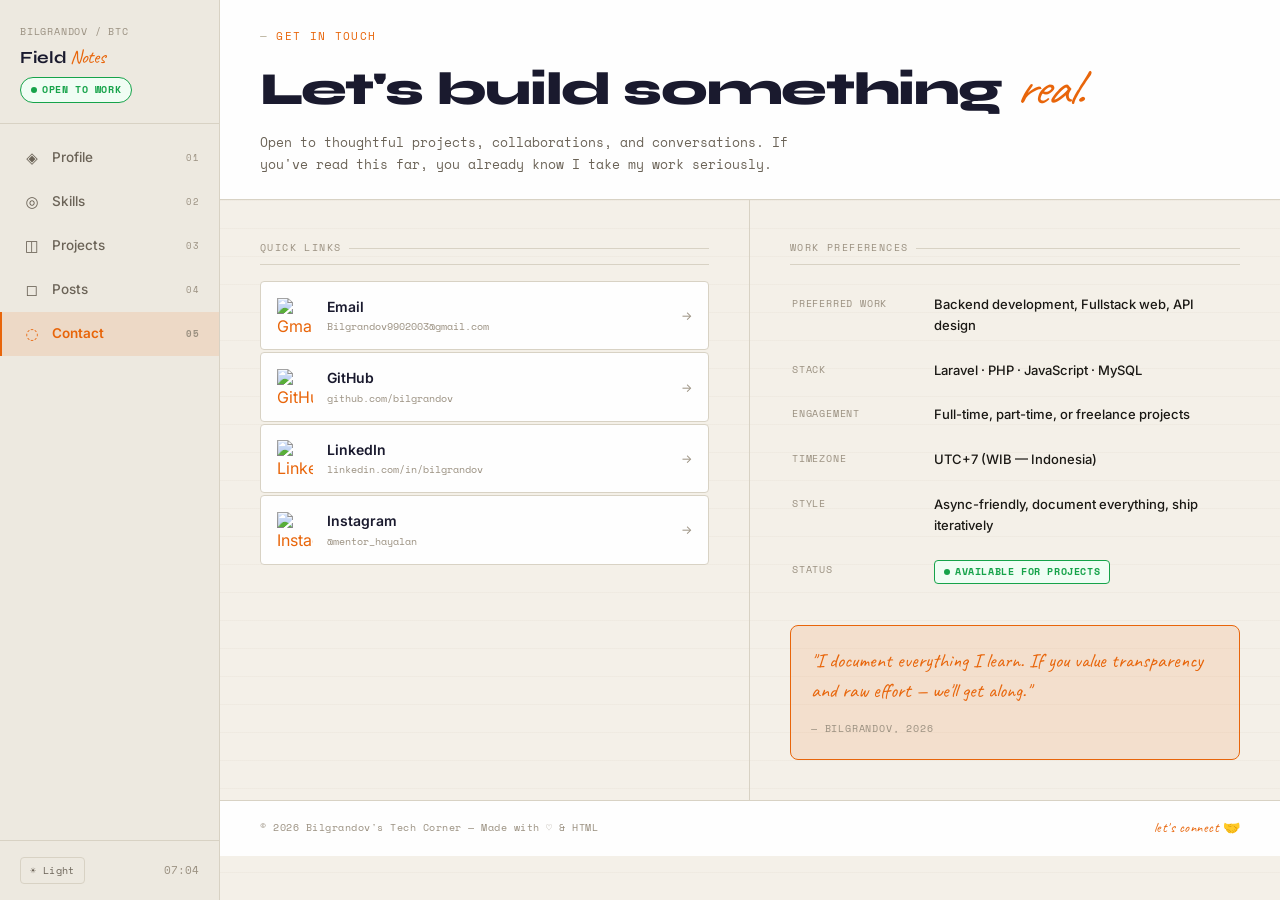
==== commit afd01842: "refactor: preserve typography aesthetics and clean imitation metadata rows" ====
--- a/contact.html
+++ b/contact.html
@@ -11,8 +11,8 @@
   <meta name="description" content="Get in touch with Bilgrandov — Software Engineer open to work. Find links to GitHub, LinkedIn, Instagram, and email contact.">
   <meta property="og:title" content="Bilgrandov — Contact">
   <meta property="og:description" content="Open to thoughtful projects. Backend, Fullstack, and everything in between.">
-  <meta property="og:image" content="https://bilgrandov.github.io/myPortfolio/assets/profile.jpg">
-  <meta property="og:url" content="https://bilgrandov.github.io/myPortfolio/contact.html">
+  <meta property="og:image" content="https://bilgrandov.github.io/assets/profile.jpg">
+  <meta property="og:url" content="https://bilgrandov.github.io/contact.html">
   <meta property="og:type" content="website">
   <meta name="theme-color" content="#e8650a">
   <title>Bilgrandov — Contact</title>
@@ -37,27 +37,27 @@
       <a href="index.html" class="nav-link">
         <span class="nav-link-icon">◈</span>
         <span class="nav-link-label">Profile</span>
-        <span class="nav-link-no">BG.01</span>
+        <span class="nav-link-no">01</span>
       </a>
       <a href="skills.html" class="nav-link">
         <span class="nav-link-icon">◎</span>
         <span class="nav-link-label">Skills</span>
-        <span class="nav-link-no">BG.02</span>
+        <span class="nav-link-no">02</span>
       </a>
       <a href="projects.html" class="nav-link">
         <span class="nav-link-icon">◫</span>
         <span class="nav-link-label">Projects</span>
-        <span class="nav-link-no">BG.03</span>
+        <span class="nav-link-no">03</span>
       </a>
       <a href="posts.html" class="nav-link">
         <span class="nav-link-icon">◻</span>
         <span class="nav-link-label">Posts</span>
-        <span class="nav-link-no">BG.04</span>
+        <span class="nav-link-no">04</span>
       </a>
       <a href="contact.html" class="nav-link active">
         <span class="nav-link-icon">◌</span>
         <span class="nav-link-label">Contact</span>
-        <span class="nav-link-no">BG.05</span>
+        <span class="nav-link-no">05</span>
       </a>
     </div>
     <div class="nav-footer">
@@ -70,26 +70,8 @@
     <div class="page-scroll">
 
       <header class="doc-header">
-        <div class="doc-header-meta">
-          <div class="doc-meta-item">
-            <span class="doc-meta-label">File No.</span>
-            <span class="doc-meta-value">BG.05</span>
-          </div>
-          <div class="doc-meta-item">
-            <span class="doc-meta-label">Status</span>
-            <span class="doc-meta-value">Open</span>
-          </div>
-          <div class="doc-meta-item">
-            <span class="doc-meta-label">Response</span>
-            <span class="doc-meta-value">Within 48h</span>
-          </div>
-          <div class="doc-meta-item">
-            <span class="doc-meta-label">Scope</span>
-            <span class="doc-meta-value">Contact Document</span>
-          </div>
-        </div>
         <div class="doc-header-title">
-          <div class="doc-eyebrow">Contact Document</div>
+          <div class="doc-eyebrow">Get In Touch</div>
           <h1 class="doc-heading">Let's build something <em>real.</em></h1>
           <p class="doc-desc">Open to thoughtful projects, collaborations, and conversations.
             If you've read this far, you already know I take my work seriously.</p>
--- a/style.css
+++ b/style.css
@@ -17,81 +17,87 @@
    ============================================= */
 :root {
   /* Palette — Light (default) */
-  --bg:            #f4f0e8;   /* notebook cream */
-  --bg-alt:        #ede9e0;   /* slightly darker cream for sidebar */
-  --surface:       #fefefe;
+  --bg: #f4f0e8;
+  /* notebook cream */
+  --bg-alt: #ede9e0;
+  /* slightly darker cream for sidebar */
+  --surface: #fefefe;
   --surface-hover: #f9f6f0;
-  --border:        #d8d2c4;
+  --border: #d8d2c4;
   --border-strong: #b8b09a;
 
   /* Text */
-  --text:          #1a1814;
-  --text-muted:    #6b6357;
-  --text-subtle:   #9a9080;
+  --text: #1a1814;
+  --text-muted: #6b6357;
+  --text-subtle: #9a9080;
 
   /* Brand / Accent */
-  --ink:           #1a1a2e;   /* dark navy — primary ink */
-  --orange:        #e8650a;   /* engineer pen red-orange */
-  --orange-light:  #fdf0e8;
-  --orange-dim:    rgba(232, 101, 10, 0.12);
+  --ink: #1a1a2e;
+  /* dark navy — primary ink */
+  --orange: #e8650a;
+  /* engineer pen red-orange */
+  --orange-light: #fdf0e8;
+  --orange-dim: rgba(232, 101, 10, 0.12);
 
   /* Status colors */
-  --status-active:     #16a34a;
-  --status-active-bg:  #f0fdf4;
-  --status-wip:        #d97706;
-  --status-wip-bg:     #fffbeb;
-  --status-done:       #6366f1;
-  --status-done-bg:    #f5f3ff;
+  --status-active: #16a34a;
+  --status-active-bg: #f0fdf4;
+  --status-wip: #d97706;
+  --status-wip-bg: #fffbeb;
+  --status-done: #6366f1;
+  --status-done-bg: #f5f3ff;
 
   /* Typography */
   --font-display: 'Syne', 'Inter', sans-serif;
-  --font-body:    'Inter', system-ui, sans-serif;
-  --font-hand:    'Caveat', cursive;
-  --font-mono:    'Space Mono', 'Courier New', monospace;
+  --font-body: 'Inter', system-ui, sans-serif;
+  --font-hand: 'Caveat', cursive;
+  --font-mono: 'Space Mono', 'Courier New', monospace;
 
   /* Sizing */
-  --nav-width:    220px;
-  --content-max:  860px;
-  --radius-sm:    4px;
-  --radius-md:    8px;
-  --radius-lg:    12px;
+  --nav-width: 220px;
+  --content-max: 860px;
+  --radius-sm: 4px;
+  --radius-md: 8px;
+  --radius-lg: 12px;
 
   /* Shadow */
-  --shadow-sm:    0 1px 3px rgba(26,24,20,0.08);
-  --shadow-md:    0 4px 16px rgba(26,24,20,0.10);
-  --shadow-card:  0 2px 8px rgba(26,24,20,0.07), 0 0 0 1px var(--border);
+  --shadow-sm: 0 1px 3px rgba(26, 24, 20, 0.08);
+  --shadow-md: 0 4px 16px rgba(26, 24, 20, 0.10);
+  --shadow-card: 0 2px 8px rgba(26, 24, 20, 0.07), 0 0 0 1px var(--border);
 }
 
 [data-theme="dark"] {
-  --bg:            #141210;
-  --bg-alt:        #1c1a17;
-  --surface:       #1e1c18;
+  --bg: #141210;
+  --bg-alt: #1c1a17;
+  --surface: #1e1c18;
   --surface-hover: #252219;
-  --border:        #333028;
+  --border: #333028;
   --border-strong: #4a4538;
 
-  --text:          #f0ece3;
-  --text-muted:    #9a9080;
-  --text-subtle:   #6b6357;
-
-  --ink:           #e0d8c8;
-  --orange:        #f0820f;
-  --orange-light:  #1e1208;
-  --orange-dim:    rgba(240, 130, 15, 0.15);
-
-  --status-active-bg:  #052e16;
-  --status-wip-bg:     #1c1108;
-  --status-done-bg:    #1e1b4b;
-
-  --shadow-sm:    0 1px 3px rgba(0,0,0,0.3);
-  --shadow-md:    0 4px 16px rgba(0,0,0,0.4);
-  --shadow-card:  0 2px 8px rgba(0,0,0,0.3), 0 0 0 1px var(--border);
+  --text: #f0ece3;
+  --text-muted: #9a9080;
+  --text-subtle: #6b6357;
+
+  --ink: #e0d8c8;
+  --orange: #f0820f;
+  --orange-light: #1e1208;
+  --orange-dim: rgba(240, 130, 15, 0.15);
+
+  --status-active-bg: #052e16;
+  --status-wip-bg: #1c1108;
+  --status-done-bg: #1e1b4b;
+
+  --shadow-sm: 0 1px 3px rgba(0, 0, 0, 0.3);
+  --shadow-md: 0 4px 16px rgba(0, 0, 0, 0.4);
+  --shadow-card: 0 2px 8px rgba(0, 0, 0, 0.3), 0 0 0 1px var(--border);
 }
 
 /* =============================================
    RESET & BASE
    ============================================= */
-*, *::before, *::after {
+*,
+*::before,
+*::after {
   margin: 0;
   padding: 0;
   box-sizing: border-box;
@@ -111,18 +117,27 @@
   -webkit-font-smoothing: antialiased;
   /* Subtle notebook texture via CSS */
   background-image:
-    repeating-linear-gradient(
-      0deg,
+    repeating-linear-gradient(0deg,
       transparent,
       transparent 27px,
       rgba(180, 165, 140, 0.07) 27px,
-      rgba(180, 165, 140, 0.07) 28px
-    );
-}
-
-img { max-width: 100%; height: auto; display: block; }
-a { color: var(--orange); text-decoration: none; }
-a:hover { text-decoration: underline; }
+      rgba(180, 165, 140, 0.07) 28px);
+}
+
+img {
+  max-width: 100%;
+  height: auto;
+  display: block;
+}
+
+a {
+  color: var(--orange);
+  text-decoration: none;
+}
+
+a:hover {
+  text-decoration: underline;
+}
 
 /* =============================================
    LAYOUT — SIDE NAV + CONTENT
@@ -182,7 +197,8 @@
 }
 
 .nav-status {
-  display: none; /* replaced by .nav-open-badge */
+  display: none;
+  /* replaced by .nav-open-badge */
 }
 
 .nav-status-dot {
@@ -190,8 +206,15 @@
 }
 
 @keyframes pulse-dot {
-  0%, 100% { opacity: 1; }
-  50% { opacity: 0.4; }
+
+  0%,
+  100% {
+    opacity: 1;
+  }
+
+  50% {
+    opacity: 0.4;
+  }
 }
 
 .nav-links {
@@ -310,7 +333,7 @@
   display: none;
   position: fixed;
   inset: 0;
-  background: rgba(0,0,0,0.4);
+  background: rgba(0, 0, 0, 0.4);
   z-index: 190;
   backdrop-filter: blur(2px);
 }
@@ -406,7 +429,7 @@
   font-size: clamp(28px, 4vw, 46px);
   font-weight: 800;
   color: var(--ink);
-  line-height: 1.1;
+  line-height: 1.25;
   letter-spacing: -0.03em;
 }
 
@@ -529,7 +552,9 @@
   border: 1px solid var(--status-active);
 }
 
-.badge-active::before { background: var(--status-active); }
+.badge-active::before {
+  background: var(--status-active);
+}
 
 .badge-wip {
   color: var(--status-wip);
@@ -537,7 +562,9 @@
   border: 1px solid var(--status-wip);
 }
 
-.badge-wip::before { background: var(--status-wip); }
+.badge-wip::before {
+  background: var(--status-wip);
+}
 
 .badge-done {
   color: var(--status-done);
@@ -545,7 +572,9 @@
   border: 1px solid var(--status-done);
 }
 
-.badge-done::before { background: var(--status-done); }
+.badge-done::before {
+  background: var(--status-done);
+}
 
 /* =============================================
    TAGS / CHIPS
@@ -654,13 +683,13 @@
   object-position: top center;
   border: 2px solid var(--border);
   margin-bottom: 24px;
-  box-shadow: 4px 4px 0 var(--border-strong), 0 8px 24px rgba(26,24,20,0.1);
+  box-shadow: 4px 4px 0 var(--border-strong), 0 8px 24px rgba(26, 24, 20, 0.1);
   transition: transform 0.2s ease, box-shadow 0.2s ease;
 }
 
 .home-profile-img:hover {
   transform: translateY(-2px);
-  box-shadow: 6px 6px 0 var(--orange), 0 12px 32px rgba(232,101,10,0.15);
+  box-shadow: 6px 6px 0 var(--orange), 0 12px 32px rgba(232, 101, 10, 0.15);
 }
 
 .home-name {
@@ -789,7 +818,9 @@
   gap: 16px;
 }
 
-.latest-post-item:last-child { border-bottom: none; }
+.latest-post-item:last-child {
+  border-bottom: none;
+}
 
 .latest-post-title {
   font-size: 13.5px;
@@ -1030,7 +1061,8 @@
   color: var(--text-muted);
   cursor: pointer;
   transition: all 0.12s;
-  white-space: normal;         /* allow wrapping */
+  white-space: normal;
+  /* allow wrapping */
   word-break: break-word;
   line-height: 1.4;
   font-family: var(--font-body);
@@ -1247,7 +1279,8 @@
   cursor: pointer;
   transition: all 0.12s;
   font-family: var(--font-body);
-  white-space: normal;       /* allow wrapping */
+  white-space: normal;
+  /* allow wrapping */
   word-break: break-word;
   line-height: 1.4;
 }
@@ -1335,13 +1368,35 @@
   margin-bottom: 3px;
 }
 
-.post-cat-JOURNAL { background: #fffbeb; color: #d97706; border: 1px solid #d97706; }
-.post-cat-BLOG    { background: #f5f3ff; color: #6366f1; border: 1px solid #6366f1; }
-.post-cat-CP      { background: #f0fdf4; color: #16a34a; border: 1px solid #16a34a; }
-
-[data-theme="dark"] .post-cat-JOURNAL { background: #292005; }
-[data-theme="dark"] .post-cat-BLOG    { background: #1a1638; }
-[data-theme="dark"] .post-cat-CP      { background: #031a0f; }
+.post-cat-JOURNAL {
+  background: #fffbeb;
+  color: #d97706;
+  border: 1px solid #d97706;
+}
+
+.post-cat-BLOG {
+  background: #f5f3ff;
+  color: #6366f1;
+  border: 1px solid #6366f1;
+}
+
+.post-cat-CP {
+  background: #f0fdf4;
+  color: #16a34a;
+  border: 1px solid #16a34a;
+}
+
+[data-theme="dark"] .post-cat-JOURNAL {
+  background: #292005;
+}
+
+[data-theme="dark"] .post-cat-BLOG {
+  background: #1a1638;
+}
+
+[data-theme="dark"] .post-cat-CP {
+  background: #031a0f;
+}
 
 .post-viewer-pane {
   padding: 0;
@@ -1397,11 +1452,21 @@
   letter-spacing: -0.02em;
 }
 
-.post-viewer-body h1 { font-size: 22px; }
-.post-viewer-body h2 { font-size: 18px; }
-.post-viewer-body h3 { font-size: 15px; }
-
-.post-viewer-body p { margin-bottom: 1em; }
+.post-viewer-body h1 {
+  font-size: 22px;
+}
+
+.post-viewer-body h2 {
+  font-size: 18px;
+}
+
+.post-viewer-body h3 {
+  font-size: 15px;
+}
+
+.post-viewer-body p {
+  margin-bottom: 1em;
+}
 
 .post-viewer-body code {
   font-family: var(--font-mono);
@@ -1448,7 +1513,9 @@
   margin-bottom: 1em;
 }
 
-.post-viewer-body li { margin-bottom: 0.3em; }
+.post-viewer-body li {
+  margin-bottom: 0.3em;
+}
 
 .post-pagination {
   display: flex;
@@ -1677,13 +1744,15 @@
   margin-top: 8px;
 }
 
-.login-error.hidden { display: none; }
+.login-error.hidden {
+  display: none;
+}
 
 /* Error dialog */
 .error-dialog-overlay {
   position: fixed;
   inset: 0;
-  background: rgba(0,0,0,0.5);
+  background: rgba(0, 0, 0, 0.5);
   display: flex;
   align-items: center;
   justify-content: center;
@@ -1744,8 +1813,20 @@
 /* =============================================
    UTILITY
    ============================================= */
-.hidden { display: none !important; }
-.sr-only { position: absolute; width: 1px; height: 1px; padding: 0; margin: -1px; overflow: hidden; clip: rect(0,0,0,0); border: 0; }
+.hidden {
+  display: none !important;
+}
+
+.sr-only {
+  position: absolute;
+  width: 1px;
+  height: 1px;
+  padding: 0;
+  margin: -1px;
+  overflow: hidden;
+  clip: rect(0, 0, 0, 0);
+  border: 0;
+}
 
 /* =============================================
    RESPONSIVE
@@ -1754,21 +1835,29 @@
   .home-hero {
     grid-template-columns: 1fr;
   }
+
   .home-intro {
     border-right: none;
     border-bottom: 1px solid var(--border);
     padding: 28px;
   }
-  .home-details { padding: 28px; }
+
+  .home-details {
+    padding: 28px;
+  }
 
   .contact-layout {
     grid-template-columns: 1fr;
   }
+
   .contact-col:first-child {
     border-right: none;
     border-bottom: 1px solid var(--border);
   }
-  .contact-col { padding: 28px; }
+
+  .contact-col {
+    padding: 28px;
+  }
 }
 
 @media (max-width: 768px) {
@@ -1797,14 +1886,29 @@
 
   .doc-header {
     padding: 0 20px;
-    padding-top: 60px; /* space for hamburger */
-  }
-
-  .page-body { padding: 24px 20px; }
-  .home-intro { padding: 24px 20px; }
-  .home-details { padding: 24px 20px; }
-  .home-latest { padding: 24px 20px; }
-  .contact-col { padding: 24px 20px; }
+    padding-top: 60px;
+    /* space for hamburger */
+  }
+
+  .page-body {
+    padding: 24px 20px;
+  }
+
+  .home-intro {
+    padding: 24px 20px;
+  }
+
+  .home-details {
+    padding: 24px 20px;
+  }
+
+  .home-latest {
+    padding: 24px 20px;
+  }
+
+  .contact-col {
+    padding: 24px 20px;
+  }
 
   .projects-layout,
   .posts-layout {
@@ -1855,4 +1959,4 @@
   .skills-grid {
     grid-template-columns: repeat(auto-fill, minmax(100px, 1fr));
   }
-}
+}
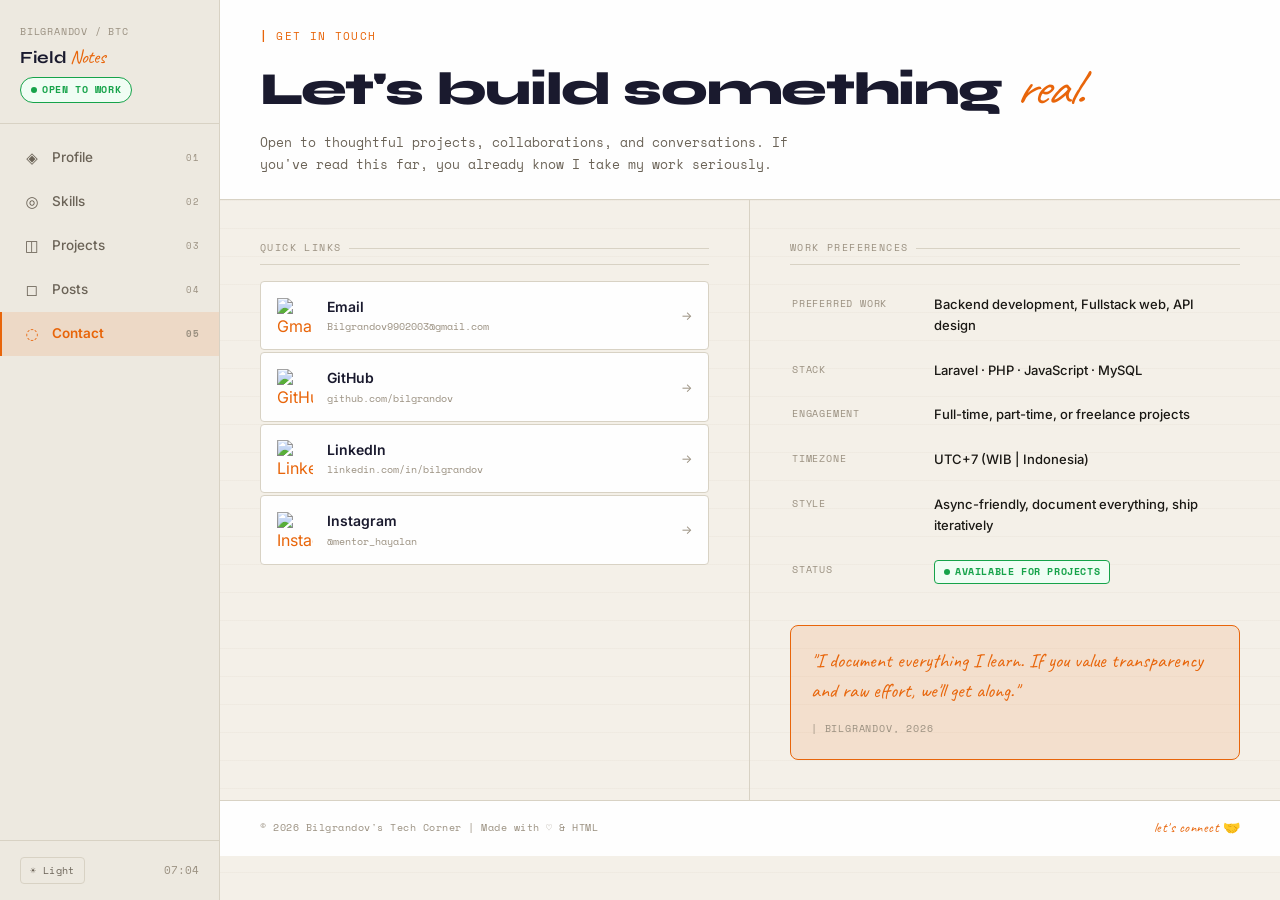
==== commit 8faac2f0: "style: replace em-dashes with pipe" ====
--- a/contact.html
+++ b/contact.html
@@ -1,21 +1,25 @@
 <!DOCTYPE html>
 <!--
   ~ contact.html
-  ~ Contact document — Engineer's Field Notes
+  ~ Contact document | Engineer's Field Notes
   -->
 <html lang="en" data-theme="default">
 
 <head>
   <meta charset="UTF-8">
   <meta name="viewport" content="width=device-width, initial-scale=1.0">
-  <meta name="description" content="Get in touch with Bilgrandov — Software Engineer open to work. Find links to GitHub, LinkedIn, Instagram, and email contact.">
-  <meta property="og:title" content="Bilgrandov — Contact">
+  <meta name="description" content="Get in touch with Bilgrandov | Software Engineer open to work. Find links to GitHub, LinkedIn, Instagram, and email contact.">
+  <meta property="og:title" content="Bilgrandov | Contact">
   <meta property="og:description" content="Open to thoughtful projects. Backend, Fullstack, and everything in between.">
   <meta property="og:image" content="https://bilgrandov.github.io/assets/profile.jpg">
   <meta property="og:url" content="https://bilgrandov.github.io/contact.html">
   <meta property="og:type" content="website">
   <meta name="theme-color" content="#e8650a">
-  <title>Bilgrandov — Contact</title>
+  <title>Bilgrandov | Contact</title>
+    <link rel="manifest" href="manifest.json">
+  <meta name="apple-mobile-web-app-capable" content="yes">
+  <meta name="apple-mobile-web-app-status-bar-style" content="black-translucent">
+  <meta name="apple-mobile-web-app-title" content="Bilgrandov">
   <link rel="icon" href="assets/icon.webp" type="image/webp">
   <link rel="preconnect" href="https://fonts.googleapis.com">
   <link rel="preconnect" href="https://fonts.gstatic.com" crossorigin>
@@ -156,7 +160,7 @@
                 </tr>
                 <tr>
                   <td>Timezone</td>
-                  <td>UTC+7 (WIB — Indonesia)</td>
+                  <td>UTC+7 (WIB | Indonesia)</td>
                 </tr>
                 <tr>
                   <td>Style</td>
@@ -173,9 +177,9 @@
 
             <div style="margin-top: 28px; padding: 20px; background: var(--orange-dim); border: 1px solid var(--orange); border-radius: var(--radius-md);">
               <p style="font-family: var(--font-hand); font-size: 20px; color: var(--orange); line-height: 1.5; margin-bottom: 8px;">
-                "I document everything I learn. If you value transparency and raw effort — we'll get along."
+                "I document everything I learn. If you value transparency and raw effort, we'll get along."
               </p>
-              <span style="font-family: var(--font-mono); font-size: 10px; color: var(--text-subtle); letter-spacing: 0.08em;">— BILGRANDOV, 2026</span>
+              <span style="font-family: var(--font-mono); font-size: 10px; color: var(--text-subtle); letter-spacing: 0.08em;">| BILGRANDOV, 2026</span>
             </div>
           </div>
 
@@ -183,7 +187,7 @@
       </main>
 
       <footer class="page-footer">
-        <span>© 2026 Bilgrandov's Tech Corner — Made with ♡ &amp; HTML</span>
+        <span>© 2026 Bilgrandov's Tech Corner | Made with ♡ &amp; HTML</span>
         <span style="font-family: var(--font-hand); font-size: 14px; color: var(--orange);">let's connect 🤝</span>
       </footer>
     </div>
--- a/style.css
+++ b/style.css
@@ -1,15 +1,10 @@
 /**
  * style.css
- * "Engineer's Field Notes" — Bilgrandov's Portfolio Design System
+ * Bilgrandov Portfolio — Central Design System & Theme Tokens
  *
- * Concept: A backend engineer's working notebook. Cream paper, ink accents,
- * monospace metadata, handwritten highlights. Professional meets personal.
- *
- * Fonts:
- *   Syne        — display, bold headings
- *   Inter       — body text, UI
- *   Caveat      — handwritten annotations / accents
- *   Space Mono  — metadata, labels, code
+ * Visual System: Minimalist Software Engineer Portfolio
+ * Typography: Syne (Display), Caveat (Handwritten Accent), Inter (Body), Space Mono (Code/Metadata)
+ * Color Tokens: Cream/Slate Palette with Pen Accent
  */
 
 /* =============================================
@@ -420,8 +415,9 @@
 }
 
 .doc-eyebrow::before {
-  content: '—';
-  color: var(--border-strong);
+  content: '|';
+  color: var(--orange);
+  font-weight: 700;
 }
 
 .doc-heading {
